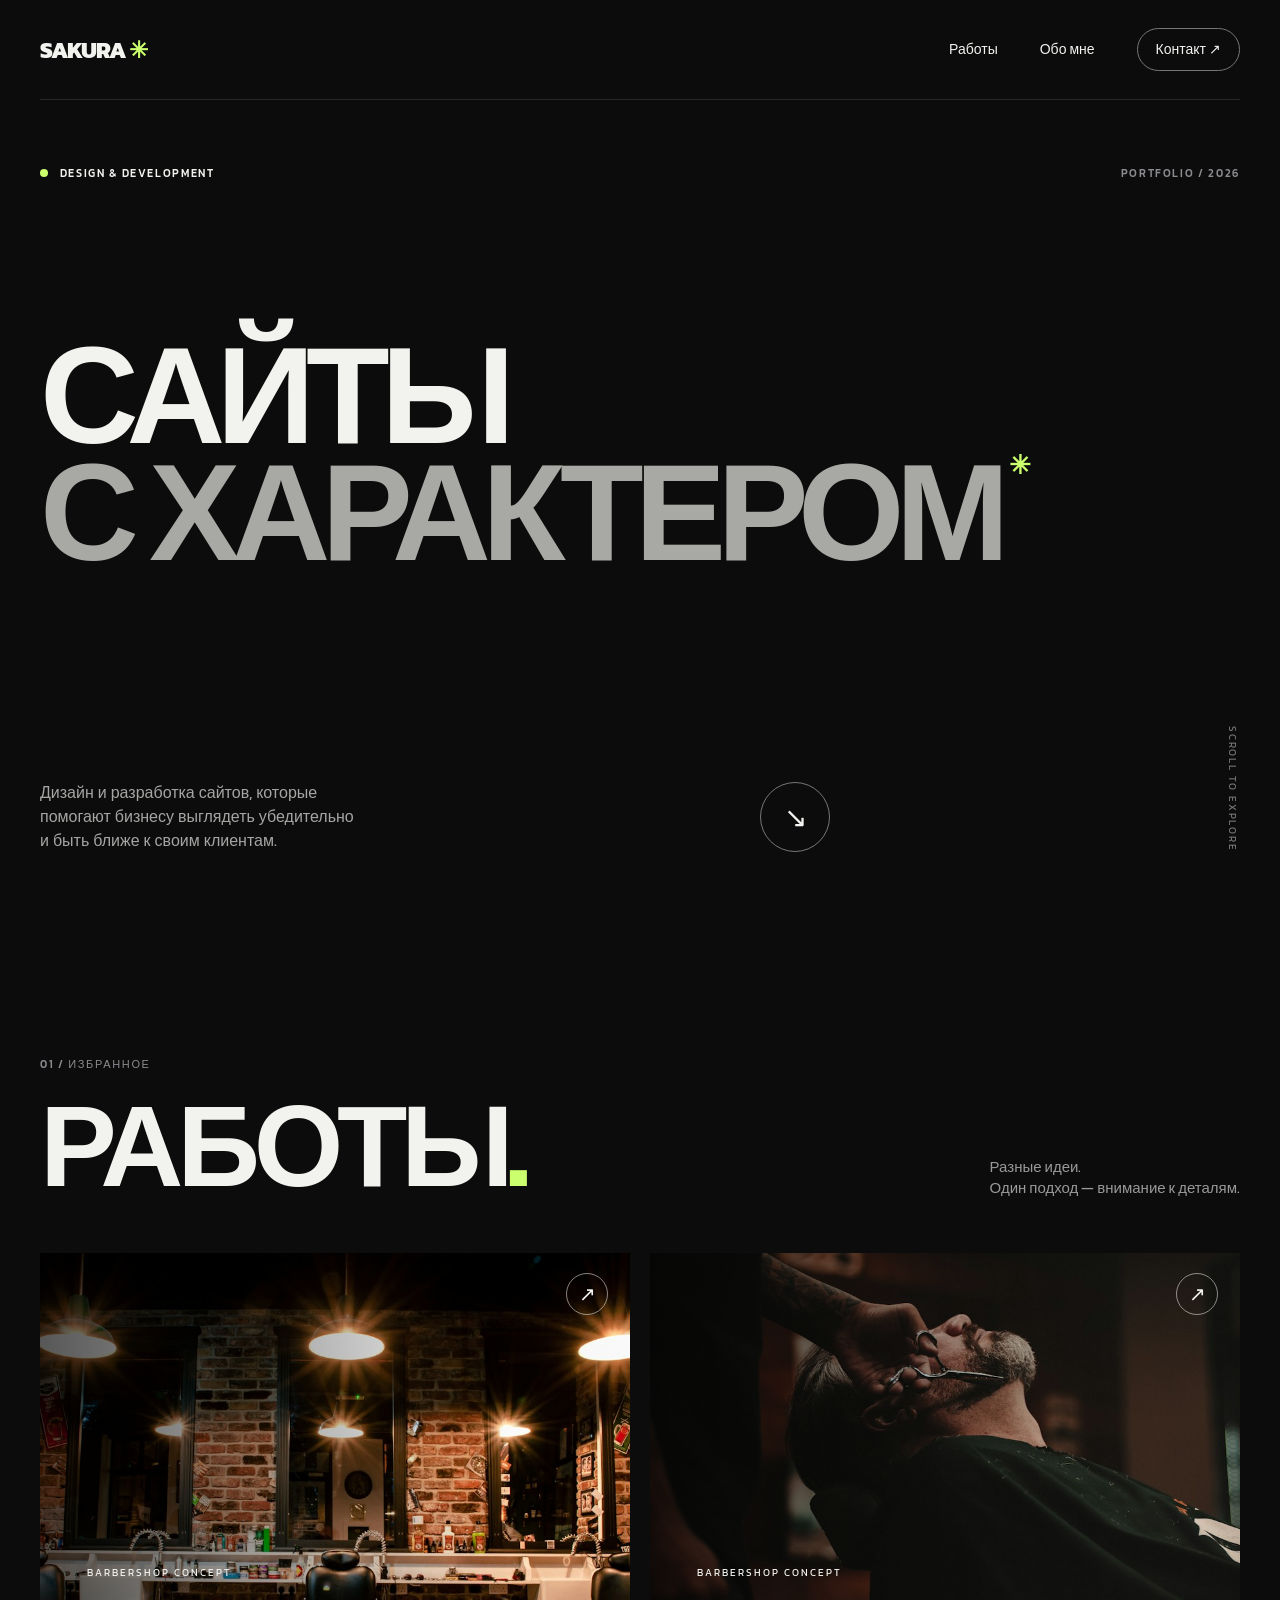
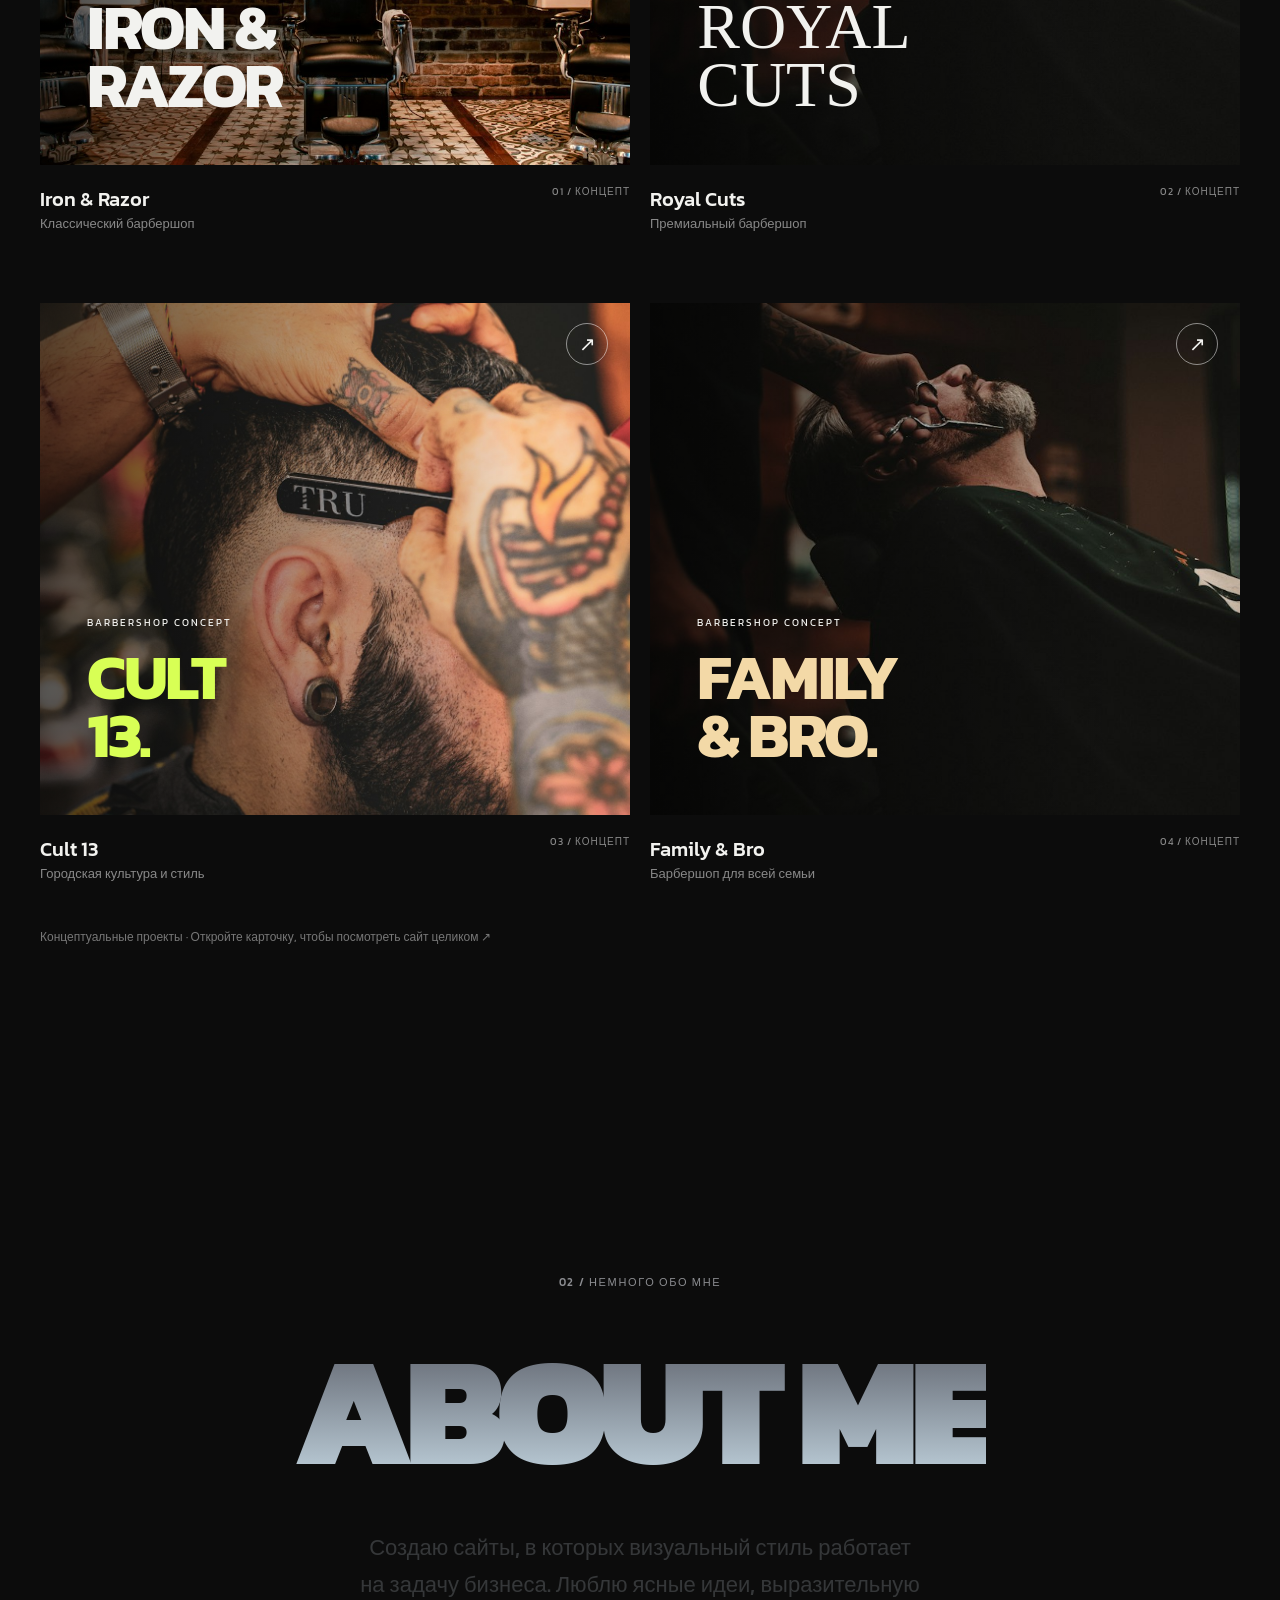
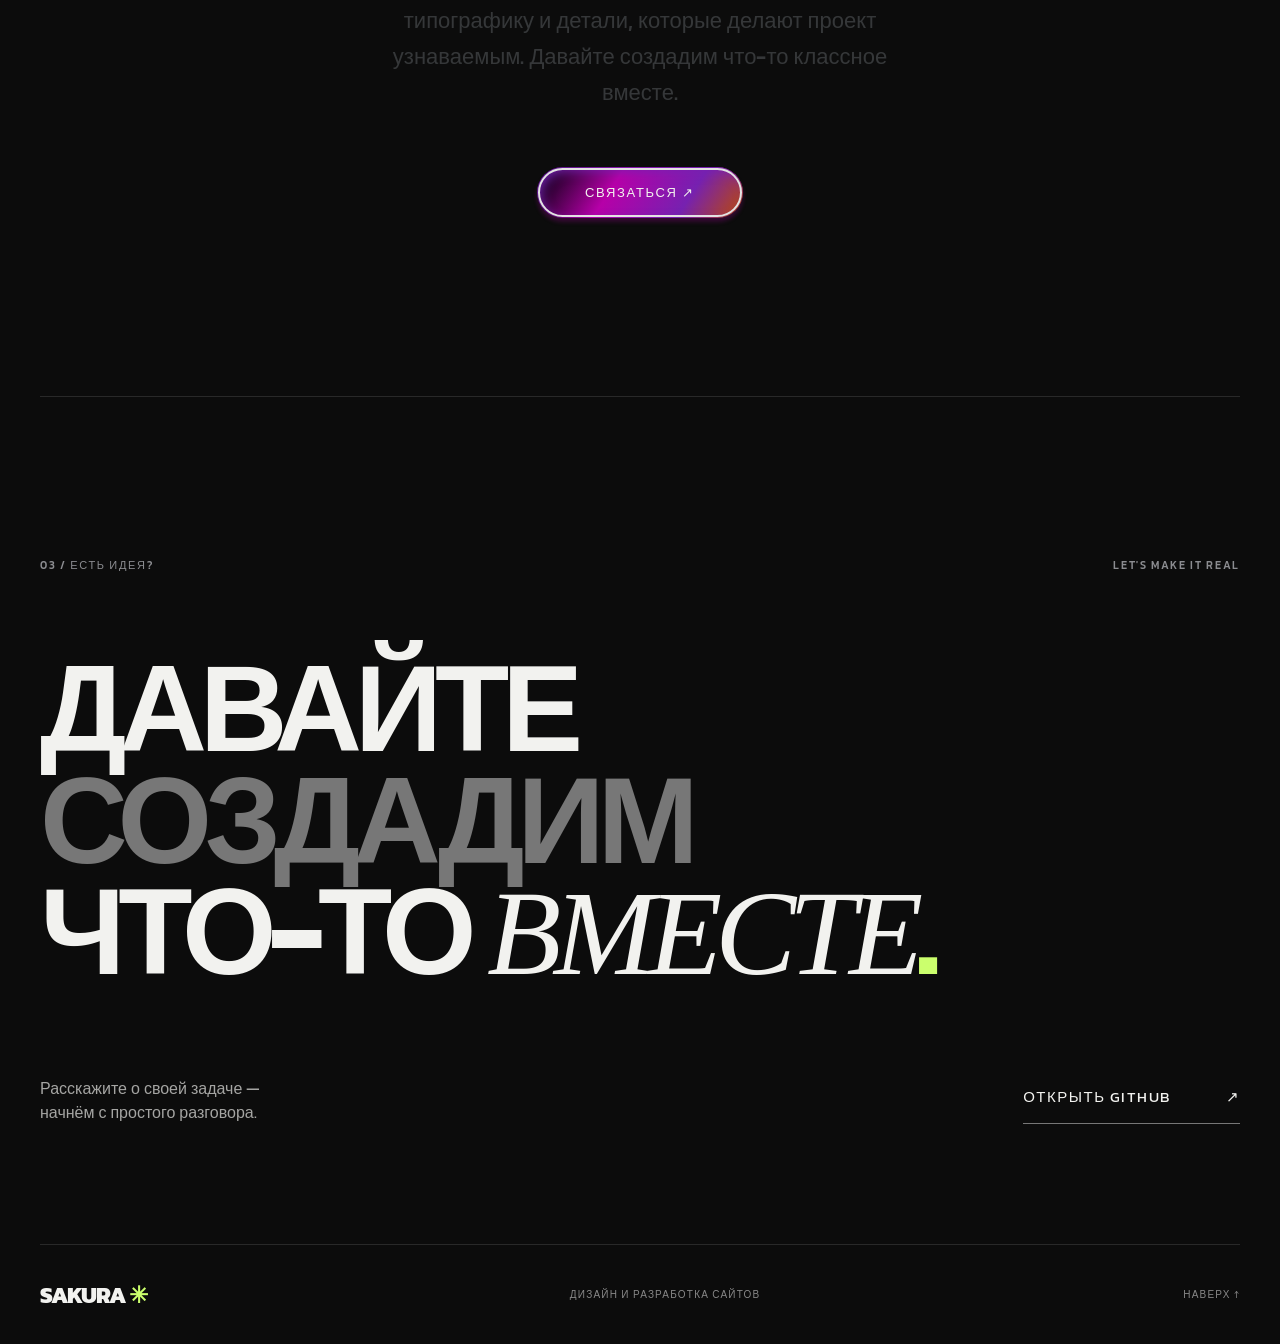
==== index.html @ 2f26eb1e "Create portfolio" ====
<!doctype html>
<html lang="ru">
<head>
  <meta charset="utf-8"><meta name="viewport" content="width=device-width, initial-scale=1">
  <meta name="description" content="Дизайн и разработка сайтов для бизнеса. Избранные концепции и контакт для сотрудничества.">
  <meta name="theme-color" content="#0c0c0c"><title>SAKURA — сайты с характером</title>
  <link rel="preconnect" href="https://fonts.googleapis.com"><link rel="preconnect" href="https://fonts.gstatic.com" crossorigin><link href="https://fonts.googleapis.com/css2?family=Kanit:wght@300;400;500;600;700;800;900&display=swap" rel="stylesheet">
  <link rel="stylesheet" href="style.css">
</head>
<body>
<header class="header wrap"><a class="logo" href="#top" aria-label="На главную">SAKURA<span>✳</span></a><nav aria-label="Главная навигация"><a href="#work">Работы</a><a href="#about">Обо мне</a><a href="#contact">Контакт <span>↗</span></a></nav></header>
<main id="top">
<section class="hero wrap"><div class="hero-top"><span class="eyebrow"><i></i> DESIGN & DEVELOPMENT</span><span class="hero-index">PORTFOLIO / 2026</span></div><h1>САЙТЫ<br><span>С ХАРАКТЕРОМ</span><sup>✳</sup></h1><div class="hero-bottom"><p>Дизайн и разработка сайтов, которые помогают бизнесу выглядеть убедительно и быть ближе к своим клиентам.</p><a class="round-link" href="#work" aria-label="Посмотреть работы">↘</a><span class="vertical">SCROLL TO EXPLORE</span></div></section>
<section id="work" class="work wrap"><div class="section-heading"><div><span class="eyebrow muted">01 / ИЗБРАННОЕ</span><h2>РАБОТЫ<span class="accent">.</span></h2></div><p>Разные идеи.<br>Один подход — внимание к деталям.</p></div><div class="project-grid">
<a class="project" href="demos/barber/01_heritage.html" target="_blank" rel="noopener"><div class="project-image"><img src="assets/hero_heritage.jpg" alt="Интерьер барбершопа Iron & Razor" loading="lazy"><span class="project-arrow">↗</span><div class="project-overlay"><small>BARBERSHOP CONCEPT</small><strong>IRON &<br>RAZOR</strong></div></div><div class="project-caption"><div><h3>Iron & Razor</h3><p>Классический барбершоп</p></div><span>01 / КОНЦЕПТ</span></div></a>
<a class="project" href="demos/barber/02_luxury.html" target="_blank" rel="noopener"><div class="project-image"><img src="assets/hero_luxury.jpg" alt="Интерьер барбершопа Royal Cuts" loading="lazy"><span class="project-arrow">↗</span><div class="project-overlay luxury"><small>BARBERSHOP CONCEPT</small><strong>ROYAL<br>CUTS</strong></div></div><div class="project-caption"><div><h3>Royal Cuts</h3><p>Премиальный барбершоп</p></div><span>02 / КОНЦЕПТ</span></div></a>
<a class="project" href="demos/barber/03_urban.html" target="_blank" rel="noopener"><div class="project-image"><img src="assets/hero_urban.jpg" alt="Городской барбершоп Cult 13" loading="lazy"><span class="project-arrow">↗</span><div class="project-overlay urban"><small>BARBERSHOP CONCEPT</small><strong>CULT<br>13.</strong></div></div><div class="project-caption"><div><h3>Cult 13</h3><p>Городская культура и стиль</p></div><span>03 / КОНЦЕПТ</span></div></a>
<a class="project" href="demos/barber/04_family.html" target="_blank" rel="noopener"><div class="project-image"><img src="assets/hero_family.jpg" alt="Семейный барбершоп Family & Bro" loading="lazy"><span class="project-arrow">↗</span><div class="project-overlay family"><small>BARBERSHOP CONCEPT</small><strong>FAMILY<br>& BRO.</strong></div></div><div class="project-caption"><div><h3>Family & Bro</h3><p>Барбершоп для всей семьи</p></div><span>04 / КОНЦЕПТ</span></div></a>
</div><p class="work-note">Концептуальные проекты · Откройте карточку, чтобы посмотреть сайт целиком ↗</p></section>
<section id="about" class="about"><img class="deco moon" src="https://shrug-person-78902957.figma.site/_components/v2/ebb2b8f25d8e24d5f0a5ca8af4c950de81aa2fd7/moon_icon.11395d36.png" alt=""><img class="deco object" src="https://shrug-person-78902957.figma.site/_components/v2/ebb2b8f25d8e24d5f0a5ca8af4c950de81aa2fd7/p59_1.4659672e.png" alt=""><img class="deco lego" src="https://shrug-person-78902957.figma.site/_components/v2/ebb2b8f25d8e24d5f0a5ca8af4c950de81aa2fd7/lego_icon-1.703bb594.png" alt=""><img class="deco group" src="https://shrug-person-78902957.figma.site/_components/v2/ebb2b8f25d8e24d5f0a5ca8af4c950de81aa2fd7/Group_134-1.2e04f3ce.png" alt=""><div class="about-content"><span class="eyebrow muted">02 / НЕМНОГО ОБО МНЕ</span><h2 class="hero-heading">ABOUT ME</h2><p class="reveal-text">Создаю сайты, в которых визуальный стиль работает на задачу бизнеса. Люблю ясные идеи, выразительную типографику и детали, которые делают проект узнаваемым. Давайте создадим что-то классное вместе.</p><a class="pill" href="#contact">Связаться ↗</a></div></section>
<section class="contact wrap" id="contact"><div class="contact-top"><span class="eyebrow muted">03 / ЕСТЬ ИДЕЯ?</span><span class="eyebrow muted">LET'S MAKE IT REAL</span></div><h2>ДАВАЙТЕ<br><span>СОЗДАДИМ</span><br>ЧТО-ТО <em>ВМЕСТЕ</em><span class="accent">.</span></h2><div class="contact-bottom"><p>Расскажите о своей задаче —<br>начнём с простого разговора.</p><a class="contact-link" href="https://github.com/sakurartro">ОТКРЫТЬ GITHUB <span>↗</span></a></div></section>
</main><footer class="wrap"><a class="logo" href="#top">SAKURA<span>✳</span></a><span>ДИЗАЙН И РАЗРАБОТКА САЙТОВ</span><a href="#top">НАВЕРХ ↑</a></footer><script src="script.js"></script>
</body></html>
---- style.css ----
:root{color-scheme:dark;--bg:#0c0c0c;--muted:#8b8c90;--accent:#cbff6d}*{box-sizing:border-box}html{scroll-behavior:smooth}body{margin:0;background:var(--bg);color:#f2f2ef;font-family:Kanit,Arial,sans-serif}a{color:inherit;text-decoration:none}img{display:block;max-width:100%}.wrap{width:min(100% - 80px,1440px);margin:auto}.header{height:100px;display:flex;justify-content:space-between;align-items:center;border-bottom:1px solid #292929}.logo{font-size:23px;font-weight:800;letter-spacing:-1px}.logo span{color:var(--accent);padding-left:4px}.header nav{display:flex;align-items:center;gap:42px;font-size:14px}.header nav a:last-child{border:1px solid #777;border-radius:50px;padding:10px 18px}.header nav a:hover,.contact-link:hover{color:var(--accent)}.hero{min-height:calc(100vh - 100px);display:flex;flex-direction:column;justify-content:space-between;padding:65px 0 48px}.hero-top,.hero-bottom,.section-heading,.contact-top,.contact-bottom{display:flex;justify-content:space-between}.eyebrow,.hero-index{font-size:11px;font-weight:500;letter-spacing:.15em}.eyebrow i{display:inline-block;width:8px;height:8px;background:var(--accent);border-radius:50%;margin-right:8px}.hero-index,.muted{color:var(--muted)}h1,h2,h3,p{margin:0}h1{font-size:clamp(64px,10.7vw,155px);font-weight:800;line-height:.85;letter-spacing:-.065em}h1 span{color:#a8a8a5}h1 sup{font-size:.19em;color:var(--accent);vertical-align:top;margin-left:.3em;letter-spacing:0}.hero-bottom{align-items:end}.hero-bottom p,.contact-bottom p{font-size:16px;line-height:1.5;max-width:325px;color:#a5a5a3}.round-link{width:70px;height:70px;border:1px solid #777;border-radius:50%;display:grid;place-items:center;font-size:28px;transition:.2s}.round-link:hover{background:var(--accent);color:#0c0c0c;border-color:var(--accent)}.vertical{font-size:10px;letter-spacing:.18em;color:#777;writing-mode:vertical-rl}.work{padding:150px 0}.section-heading{align-items:end;margin-bottom:55px}.section-heading h2{font-size:clamp(58px,9vw,125px);line-height:.9;letter-spacing:-.055em;margin-top:20px}.accent{color:var(--accent)}.section-heading p{color:#999;font-size:15px;line-height:1.4}.project-grid{display:grid;grid-template-columns:1fr 1fr;gap:70px 20px}.project-image{height:clamp(280px,40vw,560px);position:relative;overflow:hidden;background:#262626}.project-image:after{content:"";position:absolute;inset:0;background:linear-gradient(90deg,rgba(0,0,0,.65),transparent 80%)}.project-image img{width:100%;height:100%;object-fit:cover;transition:transform .7s}.project:hover img{transform:scale(1.04)}.project-arrow{position:absolute;right:22px;top:20px;z-index:2;width:42px;height:42px;border:1px solid #ffffff80;border-radius:50%;display:grid;place-items:center;font-size:20px}.project-overlay{position:absolute;inset:auto 8% 10%;z-index:1;display:flex;flex-direction:column;gap:18px}.project-overlay small{font-size:10px;letter-spacing:.2em}.project-overlay strong{font-size:clamp(38px,5vw,75px);line-height:.9;letter-spacing:-.04em}.luxury strong{font-family:Georgia,serif;font-weight:400;letter-spacing:0}.urban strong{color:#d8ff55}.family strong{color:#f3d9a7}.project-caption{display:flex;justify-content:space-between;padding-top:19px}.project-caption h3{font-size:20px;font-weight:500}.project-caption p{font-size:13px;color:#888}.project-caption>span{font-size:10px;color:#888;letter-spacing:.1em}.work-note{color:#777;font-size:12px;margin-top:45px}.about{position:relative;min-height:100vh;display:flex;align-items:center;justify-content:center;overflow:hidden;padding:100px 20px}.about-content{z-index:1;position:relative;display:flex;align-items:center;flex-direction:column;text-align:center;gap:55px;max-width:900px}.hero-heading{font-size:clamp(60px,12vw,160px);font-weight:900;line-height:.85;letter-spacing:-.06em;background:linear-gradient(180deg,#646973,#bbccd7);background-clip:text;-webkit-background-clip:text;color:transparent}.reveal-text{font-size:clamp(17px,2vw,22px);max-width:560px;color:#d7e2ea;font-weight:500;line-height:1.65}.reveal-text .word{display:inline-block;white-space:nowrap}.reveal-text .char{opacity:.2}.pill{border-radius:100px;padding:16px 48px;background:linear-gradient(123deg,#18011f 7%,#b600a8 37%,#7621b0 72%,#be4c00);box-shadow:0 4px 4px #b501a740,4px 4px 12px #7721b1 inset;outline:2px solid #e3e3e3;outline-offset:-3px;text-transform:uppercase;letter-spacing:.13em;font-size:13px;transition:opacity .2s}.pill:hover{opacity:.9}.pill:active{opacity:.75}.deco{position:absolute;z-index:0;pointer-events:none;max-width:none}.moon{top:4%;left:4%;width:210px}.object{bottom:8%;left:10%;width:180px}.lego{top:4%;right:4%;width:210px}.group{bottom:8%;right:10%;width:220px}.contact{padding:160px 0 120px;border-top:1px solid #292929}.contact h2{font-size:clamp(55px,9.5vw,135px);line-height:.92;letter-spacing:-.06em;margin:80px 0}.contact h2>span:not(.accent){color:#777}.contact h2 em{font-family:Georgia,serif;font-weight:400}.contact-bottom{align-items:end}.contact-link{font-size:15px;letter-spacing:.1em;border-bottom:1px solid #777;padding:15px 0}.contact-link span{margin-left:50px}footer{border-top:1px solid #292929;min-height:100px;display:flex;align-items:center;justify-content:space-between}footer>span,footer>a:last-child{font-size:10px;letter-spacing:.12em;color:#888}@media(max-width:700px){.wrap{width:calc(100% - 40px)}.header{height:75px}.header nav{gap:16px;font-size:12px}.header nav a:last-child{padding:8px 12px}.hero{min-height:calc(85svh - 75px);padding:45px 0 35px}h1{font-size:clamp(48px,11vw,76px)}.hero-bottom p{font-size:14px;max-width:230px}.hero-index,.vertical{display:none}.round-link{width:55px;height:55px}.work{padding:100px 0}.section-heading{display:block}.section-heading p{margin-top:24px}.project-grid{grid-template-columns:1fr;gap:45px}.project-image{height:100vw;max-height:500px}.about{min-height:800px}.about-content{gap:45px}.deco{opacity:.5}.moon,.lego{width:120px}.object{width:100px;left:3%}.group{width:130px;right:3%}.moon{left:1%}.lego{right:1%}.contact{padding:100px 0 80px}.contact h2{margin:60px 0;font-size:clamp(44px,10vw,70px)}.contact-bottom{display:block}.contact-link{display:inline-block;margin-top:35px}footer>span{display:none}}
@media(prefers-reduced-motion:reduce){html{scroll-behavior:auto}*,*:before,*:after{transition:none!important}.reveal-text .char{opacity:1!important}}
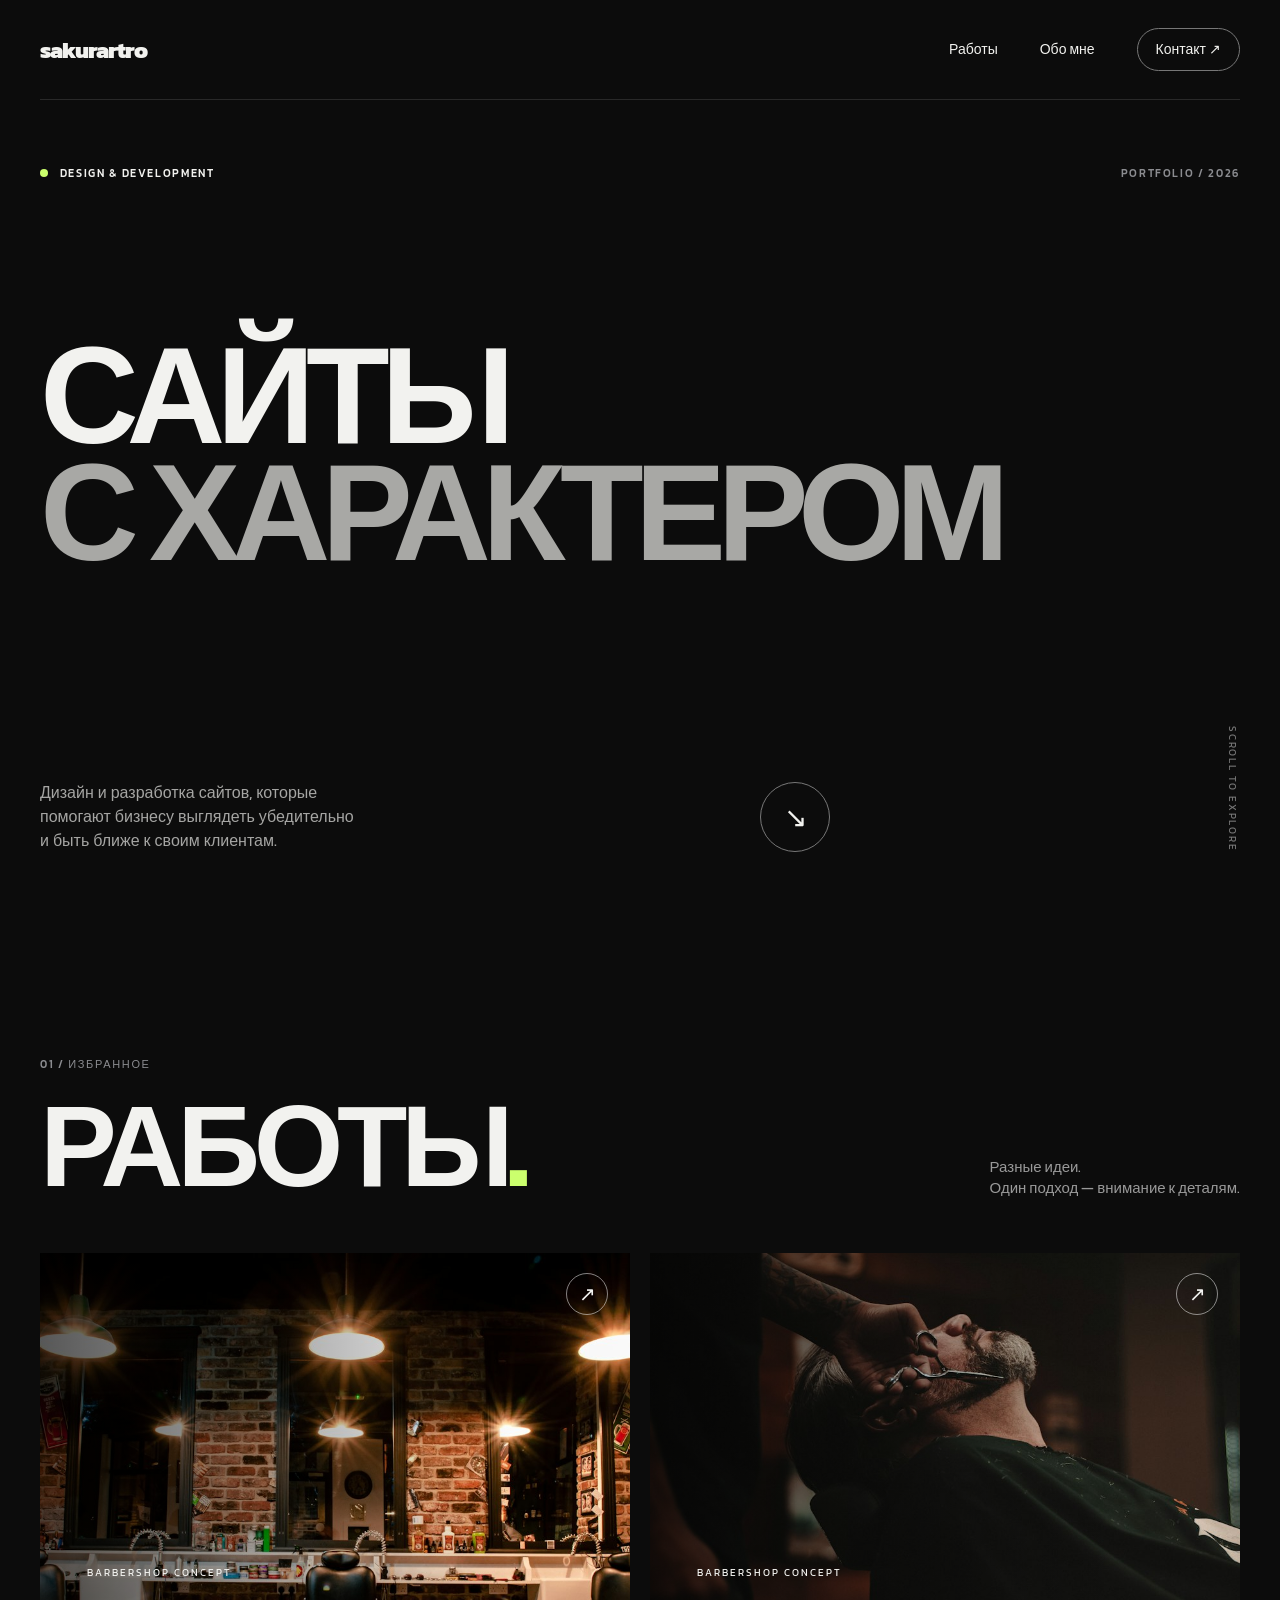
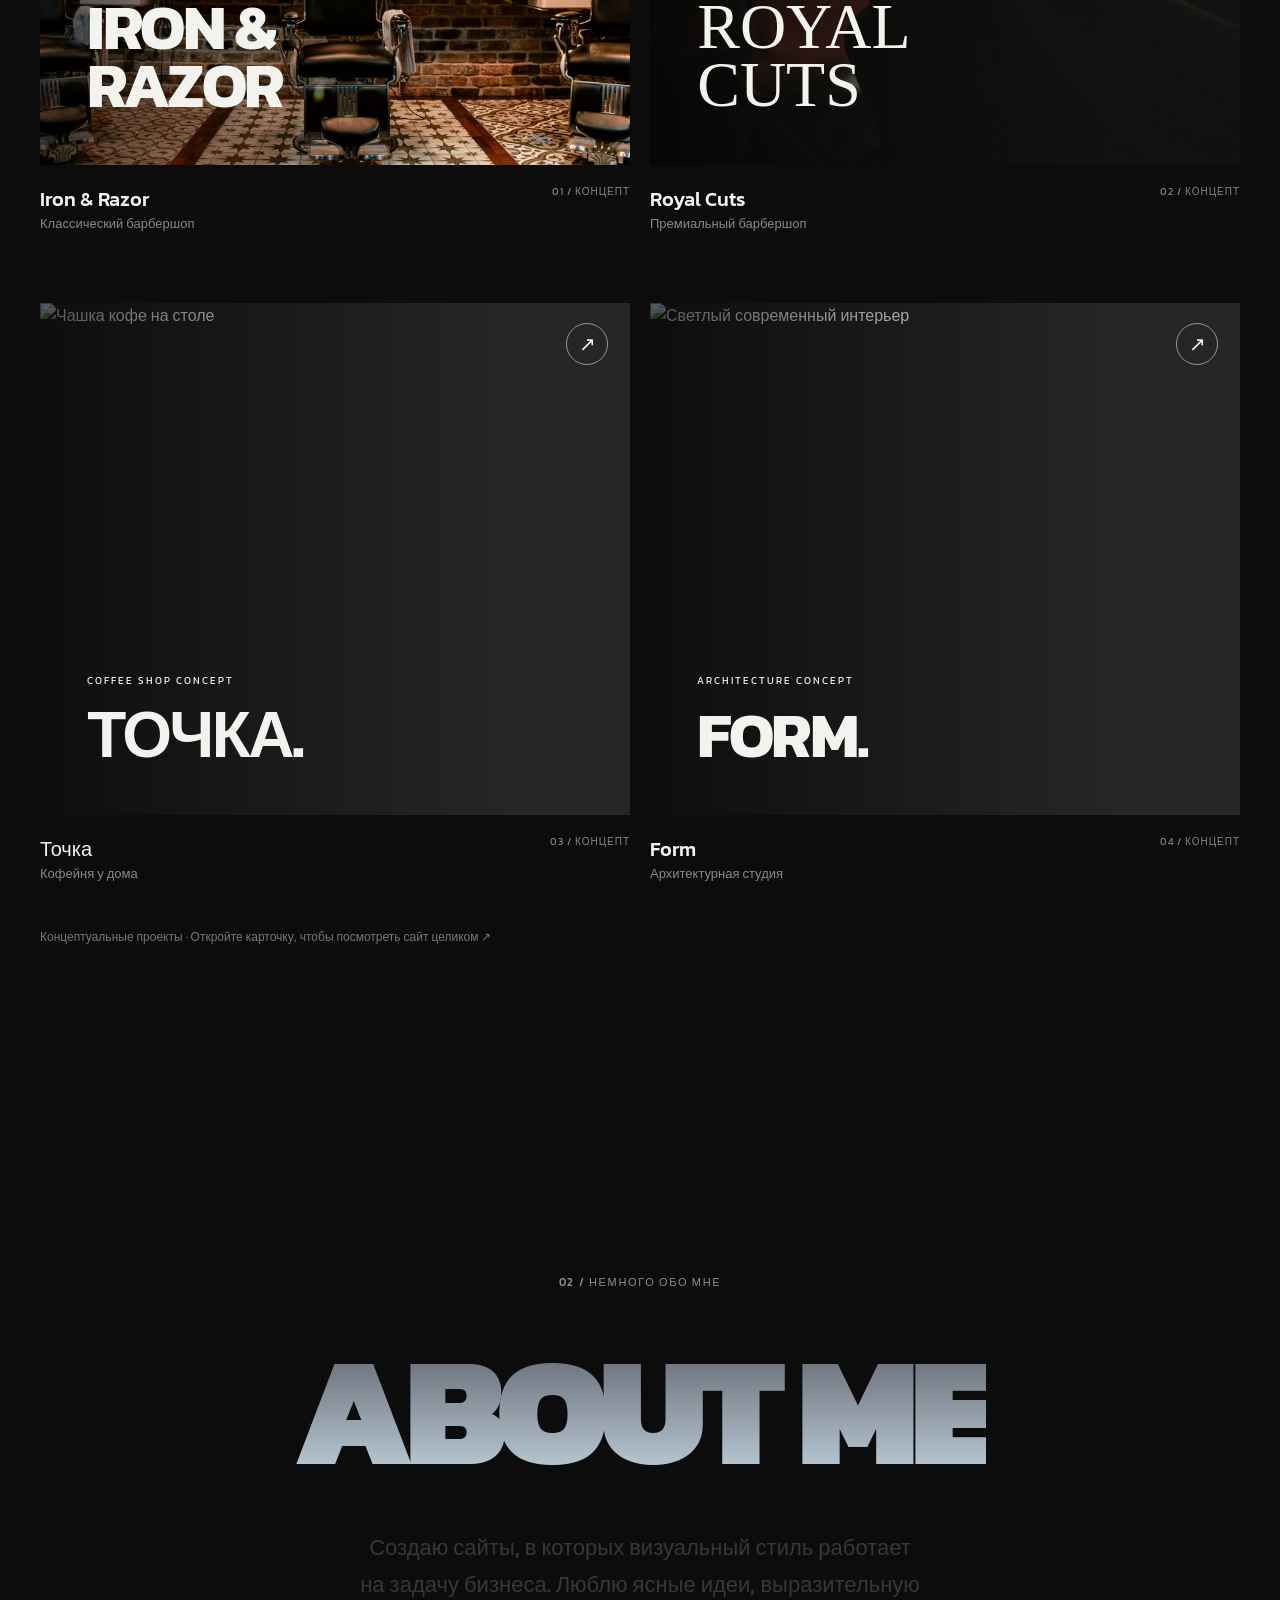
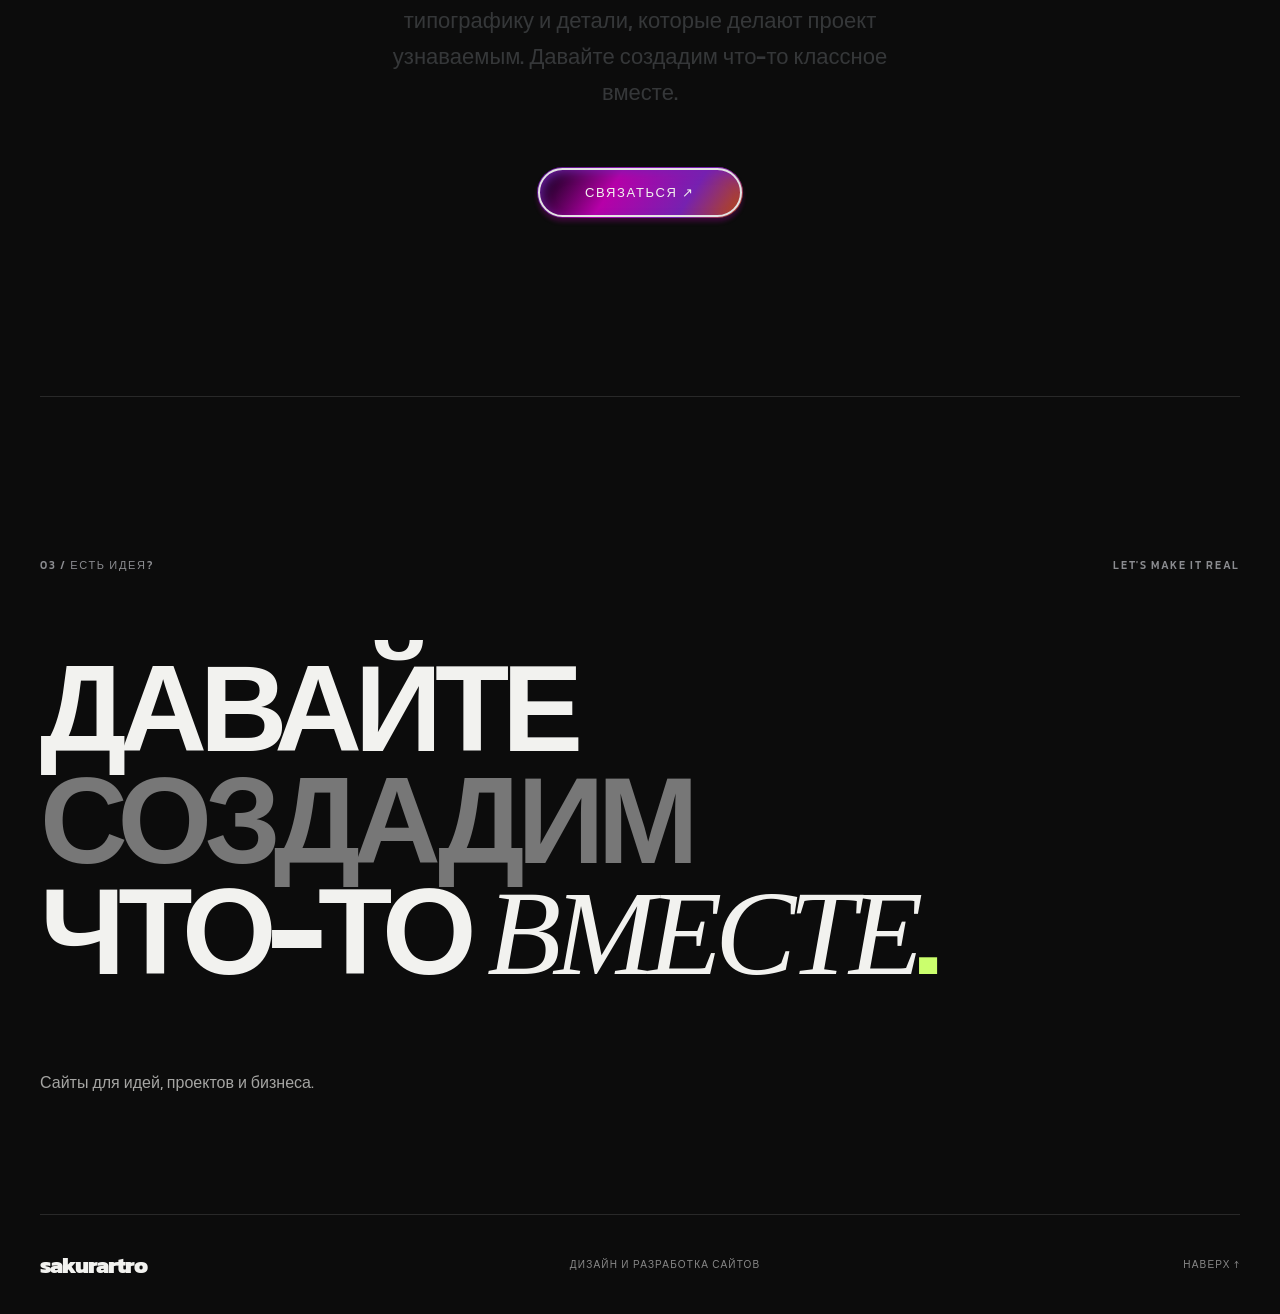
==== commit 969d3334: "Add varied portfolio projects" ====
--- a/index.html
+++ b/index.html
@@ -3,21 +3,21 @@
 <head>
   <meta charset="utf-8"><meta name="viewport" content="width=device-width, initial-scale=1">
   <meta name="description" content="Дизайн и разработка сайтов для бизнеса. Избранные концепции и контакт для сотрудничества.">
-  <meta name="theme-color" content="#0c0c0c"><title>SAKURA — сайты с характером</title>
+  <meta name="theme-color" content="#0c0c0c"><title>sakurartro — сайты с характером</title>
   <link rel="preconnect" href="https://fonts.googleapis.com"><link rel="preconnect" href="https://fonts.gstatic.com" crossorigin><link href="https://fonts.googleapis.com/css2?family=Kanit:wght@300;400;500;600;700;800;900&display=swap" rel="stylesheet">
   <link rel="stylesheet" href="style.css">
 </head>
 <body>
-<header class="header wrap"><a class="logo" href="#top" aria-label="На главную">SAKURA<span>✳</span></a><nav aria-label="Главная навигация"><a href="#work">Работы</a><a href="#about">Обо мне</a><a href="#contact">Контакт <span>↗</span></a></nav></header>
+<header class="header wrap"><a class="logo" href="#top" aria-label="На главную">sakurartro</a><nav aria-label="Главная навигация"><a href="#work">Работы</a><a href="#about">Обо мне</a><a href="#contact">Контакт <span>↗</span></a></nav></header>
 <main id="top">
-<section class="hero wrap"><div class="hero-top"><span class="eyebrow"><i></i> DESIGN & DEVELOPMENT</span><span class="hero-index">PORTFOLIO / 2026</span></div><h1>САЙТЫ<br><span>С ХАРАКТЕРОМ</span><sup>✳</sup></h1><div class="hero-bottom"><p>Дизайн и разработка сайтов, которые помогают бизнесу выглядеть убедительно и быть ближе к своим клиентам.</p><a class="round-link" href="#work" aria-label="Посмотреть работы">↘</a><span class="vertical">SCROLL TO EXPLORE</span></div></section>
+<section class="hero wrap"><div class="hero-top"><span class="eyebrow"><i></i> DESIGN & DEVELOPMENT</span><span class="hero-index">PORTFOLIO / 2026</span></div><h1>САЙТЫ<br><span>С ХАРАКТЕРОМ</span></h1><div class="hero-bottom"><p>Дизайн и разработка сайтов, которые помогают бизнесу выглядеть убедительно и быть ближе к своим клиентам.</p><a class="round-link" href="#work" aria-label="Посмотреть работы">↘</a><span class="vertical">SCROLL TO EXPLORE</span></div></section>
 <section id="work" class="work wrap"><div class="section-heading"><div><span class="eyebrow muted">01 / ИЗБРАННОЕ</span><h2>РАБОТЫ<span class="accent">.</span></h2></div><p>Разные идеи.<br>Один подход — внимание к деталям.</p></div><div class="project-grid">
 <a class="project" href="demos/barber/01_heritage.html" target="_blank" rel="noopener"><div class="project-image"><img src="assets/hero_heritage.jpg" alt="Интерьер барбершопа Iron & Razor" loading="lazy"><span class="project-arrow">↗</span><div class="project-overlay"><small>BARBERSHOP CONCEPT</small><strong>IRON &<br>RAZOR</strong></div></div><div class="project-caption"><div><h3>Iron & Razor</h3><p>Классический барбершоп</p></div><span>01 / КОНЦЕПТ</span></div></a>
 <a class="project" href="demos/barber/02_luxury.html" target="_blank" rel="noopener"><div class="project-image"><img src="assets/hero_luxury.jpg" alt="Интерьер барбершопа Royal Cuts" loading="lazy"><span class="project-arrow">↗</span><div class="project-overlay luxury"><small>BARBERSHOP CONCEPT</small><strong>ROYAL<br>CUTS</strong></div></div><div class="project-caption"><div><h3>Royal Cuts</h3><p>Премиальный барбершоп</p></div><span>02 / КОНЦЕПТ</span></div></a>
-<a class="project" href="demos/barber/03_urban.html" target="_blank" rel="noopener"><div class="project-image"><img src="assets/hero_urban.jpg" alt="Городской барбершоп Cult 13" loading="lazy"><span class="project-arrow">↗</span><div class="project-overlay urban"><small>BARBERSHOP CONCEPT</small><strong>CULT<br>13.</strong></div></div><div class="project-caption"><div><h3>Cult 13</h3><p>Городская культура и стиль</p></div><span>03 / КОНЦЕПТ</span></div></a>
-<a class="project" href="demos/barber/04_family.html" target="_blank" rel="noopener"><div class="project-image"><img src="assets/hero_family.jpg" alt="Семейный барбершоп Family & Bro" loading="lazy"><span class="project-arrow">↗</span><div class="project-overlay family"><small>BARBERSHOP CONCEPT</small><strong>FAMILY<br>& BRO.</strong></div></div><div class="project-caption"><div><h3>Family & Bro</h3><p>Барбершоп для всей семьи</p></div><span>04 / КОНЦЕПТ</span></div></a>
+<a class="project" href="demos/cafe/index.html" target="_blank" rel="noopener"><div class="project-image"><img src="https://images.unsplash.com/photo-1442512595331-e89e73853f31?auto=format&amp;fit=crop&amp;w=1200&amp;q=80" alt="Чашка кофе на столе" loading="lazy"><span class="project-arrow">↗</span><div class="project-overlay"><small>COFFEE SHOP CONCEPT</small><strong>ТОЧКА.</strong></div></div><div class="project-caption"><div><h3>Точка</h3><p>Кофейня у дома</p></div><span>03 / КОНЦЕПТ</span></div></a>
+<a class="project" href="demos/studio/index.html" target="_blank" rel="noopener"><div class="project-image"><img src="https://images.unsplash.com/photo-1600607687939-ce8a6c25118c?auto=format&amp;fit=crop&amp;w=1200&amp;q=80" alt="Светлый современный интерьер" loading="lazy"><span class="project-arrow">↗</span><div class="project-overlay"><small>ARCHITECTURE CONCEPT</small><strong>FORM.</strong></div></div><div class="project-caption"><div><h3>Form</h3><p>Архитектурная студия</p></div><span>04 / КОНЦЕПТ</span></div></a>
 </div><p class="work-note">Концептуальные проекты · Откройте карточку, чтобы посмотреть сайт целиком ↗</p></section>
 <section id="about" class="about"><img class="deco moon" src="https://shrug-person-78902957.figma.site/_components/v2/ebb2b8f25d8e24d5f0a5ca8af4c950de81aa2fd7/moon_icon.11395d36.png" alt=""><img class="deco object" src="https://shrug-person-78902957.figma.site/_components/v2/ebb2b8f25d8e24d5f0a5ca8af4c950de81aa2fd7/p59_1.4659672e.png" alt=""><img class="deco lego" src="https://shrug-person-78902957.figma.site/_components/v2/ebb2b8f25d8e24d5f0a5ca8af4c950de81aa2fd7/lego_icon-1.703bb594.png" alt=""><img class="deco group" src="https://shrug-person-78902957.figma.site/_components/v2/ebb2b8f25d8e24d5f0a5ca8af4c950de81aa2fd7/Group_134-1.2e04f3ce.png" alt=""><div class="about-content"><span class="eyebrow muted">02 / НЕМНОГО ОБО МНЕ</span><h2 class="hero-heading">ABOUT ME</h2><p class="reveal-text">Создаю сайты, в которых визуальный стиль работает на задачу бизнеса. Люблю ясные идеи, выразительную типографику и детали, которые делают проект узнаваемым. Давайте создадим что-то классное вместе.</p><a class="pill" href="#contact">Связаться ↗</a></div></section>
-<section class="contact wrap" id="contact"><div class="contact-top"><span class="eyebrow muted">03 / ЕСТЬ ИДЕЯ?</span><span class="eyebrow muted">LET'S MAKE IT REAL</span></div><h2>ДАВАЙТЕ<br><span>СОЗДАДИМ</span><br>ЧТО-ТО <em>ВМЕСТЕ</em><span class="accent">.</span></h2><div class="contact-bottom"><p>Расскажите о своей задаче —<br>начнём с простого разговора.</p><a class="contact-link" href="https://github.com/sakurartro">ОТКРЫТЬ GITHUB <span>↗</span></a></div></section>
-</main><footer class="wrap"><a class="logo" href="#top">SAKURA<span>✳</span></a><span>ДИЗАЙН И РАЗРАБОТКА САЙТОВ</span><a href="#top">НАВЕРХ ↑</a></footer><script src="script.js"></script>
+<section class="contact wrap" id="contact"><div class="contact-top"><span class="eyebrow muted">03 / ЕСТЬ ИДЕЯ?</span><span class="eyebrow muted">LET'S MAKE IT REAL</span></div><h2>ДАВАЙТЕ<br><span>СОЗДАДИМ</span><br>ЧТО-ТО <em>ВМЕСТЕ</em><span class="accent">.</span></h2><div class="contact-bottom"><p>Сайты для идей, проектов и бизнеса.</p></div></section>
+</main><footer class="wrap"><a class="logo" href="#top">sakurartro</a><span>ДИЗАЙН И РАЗРАБОТКА САЙТОВ</span><a href="#top">НАВЕРХ ↑</a></footer><script src="script.js"></script>
 </body></html>
